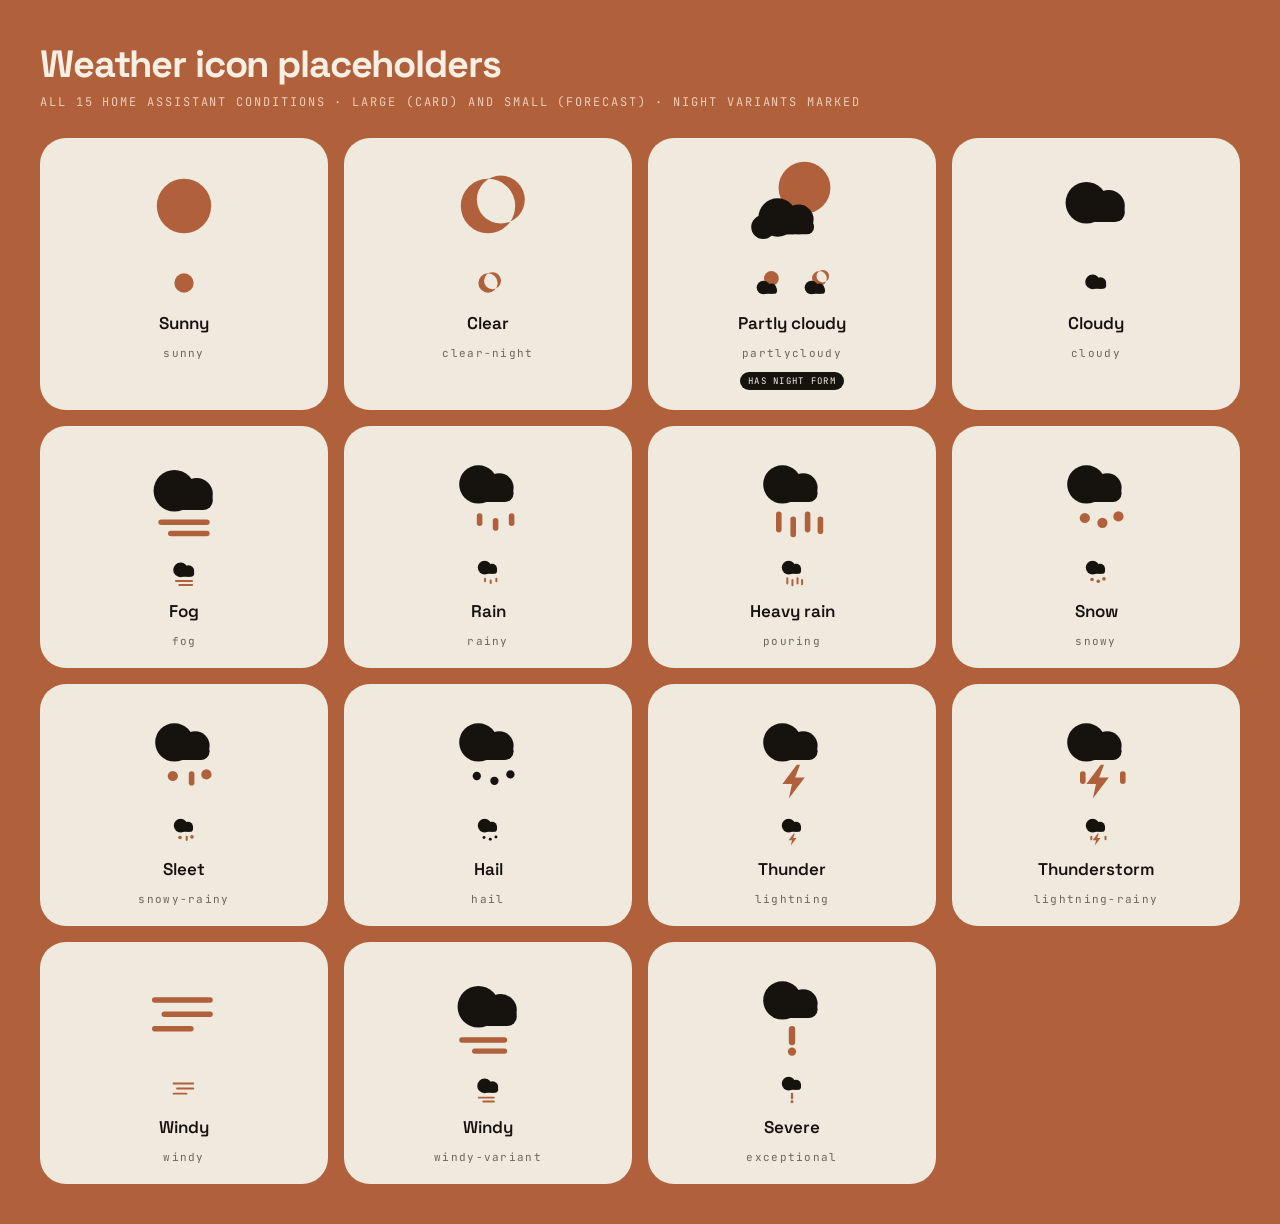
==== icons.html @ 2eb2dab0 "Steps 6-8: wire weather and the forecast overlay, with placeholder icons Covers all 15 conditions Ho" ====
<!DOCTYPE html>
<html lang="en">
<head>
<meta charset="utf-8">
<title>Weather icon placeholders</title>
<link rel="stylesheet" href="css/fonts.css">
<style>
  :root { --ground:#b0603a; --card:#efe9de; --ink:#16130f; --muted:#6f6559; --on-ink:#f7efe4; }
  * { box-sizing: border-box; }
  body {
    margin:0; padding:40px; background:var(--ground);
    font-family:'Space Grotesk',sans-serif; color:var(--ink);
  }
  h1 { font-size:38px; font-weight:700; letter-spacing:-0.03em; color:var(--on-ink); margin:0 0 6px; }
  .sub {
    font-family:'JetBrains Mono',monospace; font-size:12px; letter-spacing:0.16em;
    color:#f0cdb9; margin-bottom:28px;
  }
  .grid { display:grid; grid-template-columns:repeat(4,1fr); gap:16px; }
  .cell {
    background:var(--card); border-radius:26px; padding:20px 16px;
    display:flex; flex-direction:column; align-items:center; gap:12px;
  }
  .big { height:96px; display:flex; align-items:center; }
  .big svg { height:96px; width:auto; }
  .row { display:flex; align-items:flex-end; gap:14px; }
  .row svg { width:34px; height:34px; }
  .name {
    font-family:'JetBrains Mono',monospace; font-size:11px; letter-spacing:0.12em;
    color:var(--muted); text-align:center; word-break:break-all;
  }
  .label { font-size:17px; font-weight:600; }
  .tag {
    font-family:'JetBrains Mono',monospace; font-size:9px; letter-spacing:0.14em;
    padding:3px 8px; border-radius:999px; background:var(--ink); color:var(--on-ink);
  }
</style>
</head>
<body>
<h1>Weather icon placeholders</h1>
<div class="sub">ALL 15 HOME ASSISTANT CONDITIONS · LARGE (CARD) AND SMALL (FORECAST) · NIGHT VARIANTS MARKED</div>
<div class="grid" id="grid"></div>

<script src="js/icons.js"></script>
<script>
  var NIGHT = { partlycloudy: true };
  document.getElementById('grid').innerHTML = Icons.conditions.map(function (c) {
    var variants = '<div class="row">' + Icons.weatherSmall(c, false) +
      (NIGHT[c] ? Icons.weatherSmall(c, true) : '') + '</div>';
    return '<div class="cell">' +
      '<div class="big">' + Icons.weatherLarge(c, false) + '</div>' +
      variants +
      '<div class="label">' + Icons.conditionLabel(c) + '</div>' +
      '<div class="name">' + c + '</div>' +
      (NIGHT[c] ? '<div class="tag">HAS NIGHT FORM</div>' : '') +
      '</div>';
  }).join('');
</script>
</body>
</html>
---- css/fonts.css ----
/* Self-hosted fonts so the kiosk works with no internet.
   Latin + latin-ext subsets only, pulled from Google Fonts. */

@font-face {
  font-family: 'JetBrains Mono';
  font-style: normal;
  font-weight: 400;
  font-display: swap;
  src: url(../fonts/JetBrainsMono-400-latin-ext.woff2) format('woff2');
  unicode-range: U+0100-02BA, U+02BD-02C5, U+02C7-02CC, U+02CE-02D7, U+02DD-02FF, U+0304, U+0308, U+0329, U+1D00-1DBF, U+1E00-1E9F, U+1EF2-1EFF, U+2020, U+20A0-20AB, U+20AD-20C0, U+2113, U+2C60-2C7F, U+A720-A7FF;
}

@font-face {
  font-family: 'JetBrains Mono';
  font-style: normal;
  font-weight: 400;
  font-display: swap;
  src: url(../fonts/JetBrainsMono-400-latin.woff2) format('woff2');
  unicode-range: U+0000-00FF, U+0131, U+0152-0153, U+02BB-02BC, U+02C6, U+02DA, U+02DC, U+0304, U+0308, U+0329, U+2000-206F, U+20AC, U+2122, U+2191, U+2193, U+2212, U+2215, U+FEFF, U+FFFD;
}

@font-face {
  font-family: 'JetBrains Mono';
  font-style: normal;
  font-weight: 500;
  font-display: swap;
  src: url(../fonts/JetBrainsMono-500-latin-ext.woff2) format('woff2');
  unicode-range: U+0100-02BA, U+02BD-02C5, U+02C7-02CC, U+02CE-02D7, U+02DD-02FF, U+0304, U+0308, U+0329, U+1D00-1DBF, U+1E00-1E9F, U+1EF2-1EFF, U+2020, U+20A0-20AB, U+20AD-20C0, U+2113, U+2C60-2C7F, U+A720-A7FF;
}

@font-face {
  font-family: 'JetBrains Mono';
  font-style: normal;
  font-weight: 500;
  font-display: swap;
  src: url(../fonts/JetBrainsMono-500-latin.woff2) format('woff2');
  unicode-range: U+0000-00FF, U+0131, U+0152-0153, U+02BB-02BC, U+02C6, U+02DA, U+02DC, U+0304, U+0308, U+0329, U+2000-206F, U+20AC, U+2122, U+2191, U+2193, U+2212, U+2215, U+FEFF, U+FFFD;
}

@font-face {
  font-family: 'Space Grotesk';
  font-style: normal;
  font-weight: 400;
  font-display: swap;
  src: url(../fonts/SpaceGrotesk-400-latin-ext.woff2) format('woff2');
  unicode-range: U+0100-02BA, U+02BD-02C5, U+02C7-02CC, U+02CE-02D7, U+02DD-02FF, U+0304, U+0308, U+0329, U+1D00-1DBF, U+1E00-1E9F, U+1EF2-1EFF, U+2020, U+20A0-20AB, U+20AD-20C0, U+2113, U+2C60-2C7F, U+A720-A7FF;
}

@font-face {
  font-family: 'Space Grotesk';
  font-style: normal;
  font-weight: 400;
  font-display: swap;
  src: url(../fonts/SpaceGrotesk-400-latin.woff2) format('woff2');
  unicode-range: U+0000-00FF, U+0131, U+0152-0153, U+02BB-02BC, U+02C6, U+02DA, U+02DC, U+0304, U+0308, U+0329, U+2000-206F, U+20AC, U+2122, U+2191, U+2193, U+2212, U+2215, U+FEFF, U+FFFD;
}

@font-face {
  font-family: 'Space Grotesk';
  font-style: normal;
  font-weight: 500;
  font-display: swap;
  src: url(../fonts/SpaceGrotesk-500-latin-ext.woff2) format('woff2');
  unicode-range: U+0100-02BA, U+02BD-02C5, U+02C7-02CC, U+02CE-02D7, U+02DD-02FF, U+0304, U+0308, U+0329, U+1D00-1DBF, U+1E00-1E9F, U+1EF2-1EFF, U+2020, U+20A0-20AB, U+20AD-20C0, U+2113, U+2C60-2C7F, U+A720-A7FF;
}

@font-face {
  font-family: 'Space Grotesk';
  font-style: normal;
  font-weight: 500;
  font-display: swap;
  src: url(../fonts/SpaceGrotesk-500-latin.woff2) format('woff2');
  unicode-range: U+0000-00FF, U+0131, U+0152-0153, U+02BB-02BC, U+02C6, U+02DA, U+02DC, U+0304, U+0308, U+0329, U+2000-206F, U+20AC, U+2122, U+2191, U+2193, U+2212, U+2215, U+FEFF, U+FFFD;
}

@font-face {
  font-family: 'Space Grotesk';
  font-style: normal;
  font-weight: 600;
  font-display: swap;
  src: url(../fonts/SpaceGrotesk-600-latin-ext.woff2) format('woff2');
  unicode-range: U+0100-02BA, U+02BD-02C5, U+02C7-02CC, U+02CE-02D7, U+02DD-02FF, U+0304, U+0308, U+0329, U+1D00-1DBF, U+1E00-1E9F, U+1EF2-1EFF, U+2020, U+20A0-20AB, U+20AD-20C0, U+2113, U+2C60-2C7F, U+A720-A7FF;
}

@font-face {
  font-family: 'Space Grotesk';
  font-style: normal;
  font-weight: 600;
  font-display: swap;
  src: url(../fonts/SpaceGrotesk-600-latin.woff2) format('woff2');
  unicode-range: U+0000-00FF, U+0131, U+0152-0153, U+02BB-02BC, U+02C6, U+02DA, U+02DC, U+0304, U+0308, U+0329, U+2000-206F, U+20AC, U+2122, U+2191, U+2193, U+2212, U+2215, U+FEFF, U+FFFD;
}

@font-face {
  font-family: 'Space Grotesk';
  font-style: normal;
  font-weight: 700;
  font-display: swap;
  src: url(../fonts/SpaceGrotesk-700-latin-ext.woff2) format('woff2');
  unicode-range: U+0100-02BA, U+02BD-02C5, U+02C7-02CC, U+02CE-02D7, U+02DD-02FF, U+0304, U+0308, U+0329, U+1D00-1DBF, U+1E00-1E9F, U+1EF2-1EFF, U+2020, U+20A0-20AB, U+20AD-20C0, U+2113, U+2C60-2C7F, U+A720-A7FF;
}

@font-face {
  font-family: 'Space Grotesk';
  font-style: normal;
  font-weight: 700;
  font-display: swap;
  src: url(../fonts/SpaceGrotesk-700-latin.woff2) format('woff2');
  unicode-range: U+0000-00FF, U+0131, U+0152-0153, U+02BB-02BC, U+02C6, U+02DA, U+02DC, U+0304, U+0308, U+0329, U+2000-206F, U+20AC, U+2122, U+2191, U+2193, U+2212, U+2215, U+FEFF, U+FFFD;
}
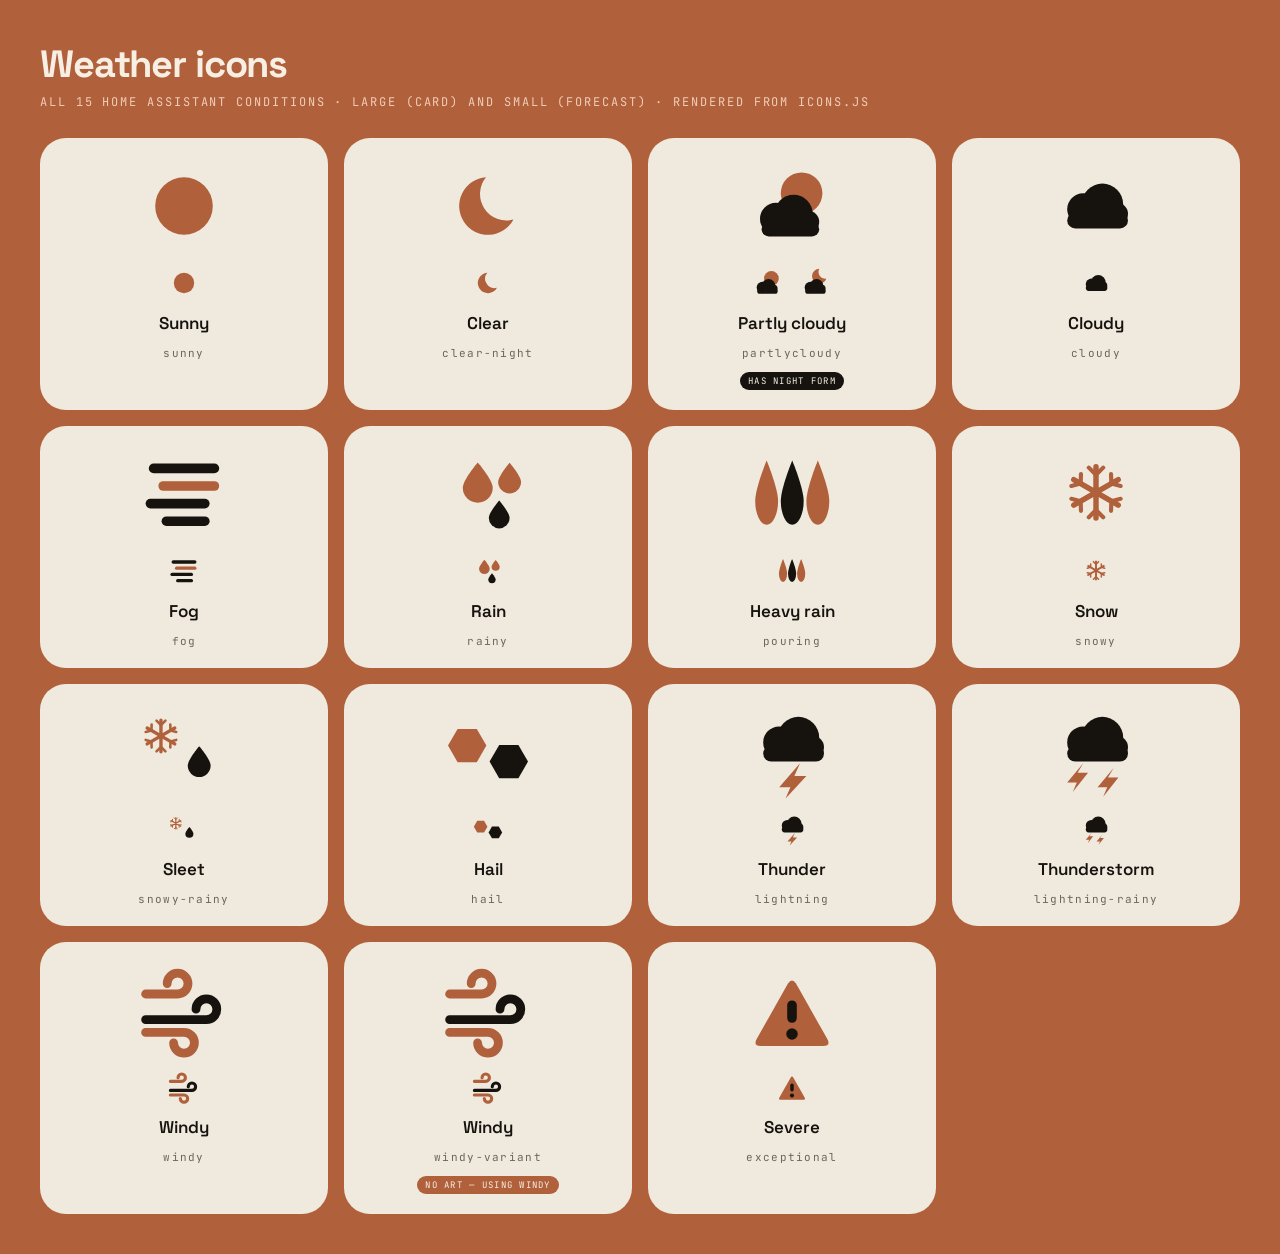
==== commit b96f407c: "Replace placeholder weather icons with the delivered set weather-icons.svg is the designer's sprite " ====
--- a/icons.html
+++ b/icons.html
@@ -2,7 +2,7 @@
 <html lang="en">
 <head>
 <meta charset="utf-8">
-<title>Weather icon placeholders</title>
+<title>Weather icons</title>
 <link rel="stylesheet" href="css/fonts.css">
 <style>
   :root { --ground:#b0603a; --card:#efe9de; --ink:#16130f; --muted:#6f6559; --on-ink:#f7efe4; }
@@ -34,25 +34,32 @@
     font-family:'JetBrains Mono',monospace; font-size:9px; letter-spacing:0.14em;
     padding:3px 8px; border-radius:999px; background:var(--ink); color:var(--on-ink);
   }
+  .tag.warn { background:#b0603a; color:var(--on-ink); }
 </style>
 </head>
 <body>
-<h1>Weather icon placeholders</h1>
-<div class="sub">ALL 15 HOME ASSISTANT CONDITIONS · LARGE (CARD) AND SMALL (FORECAST) · NIGHT VARIANTS MARKED</div>
+<h1>Weather icons</h1>
+<div class="sub">ALL 15 HOME ASSISTANT CONDITIONS · LARGE (CARD) AND SMALL (FORECAST) · RENDERED FROM ICONS.JS</div>
 <div class="grid" id="grid"></div>
 
 <script src="js/icons.js"></script>
 <script>
   var NIGHT = { partlycloudy: true };
+  // Conditions with no artwork of their own, borrowing another mark.
+  var BORROWED = { 'windy-variant': 'windy' };
+
   document.getElementById('grid').innerHTML = Icons.conditions.map(function (c) {
     var variants = '<div class="row">' + Icons.weatherSmall(c, false) +
       (NIGHT[c] ? Icons.weatherSmall(c, true) : '') + '</div>';
+    var tag = NIGHT[c] ? '<div class="tag">HAS NIGHT FORM</div>'
+            : BORROWED[c] ? '<div class="tag warn">NO ART &mdash; USING ' +
+                            BORROWED[c].toUpperCase() + '</div>'
+            : '';
     return '<div class="cell">' +
       '<div class="big">' + Icons.weatherLarge(c, false) + '</div>' +
       variants +
       '<div class="label">' + Icons.conditionLabel(c) + '</div>' +
-      '<div class="name">' + c + '</div>' +
-      (NIGHT[c] ? '<div class="tag">HAS NIGHT FORM</div>' : '') +
+      '<div class="name">' + c + '</div>' + tag +
       '</div>';
   }).join('');
 </script>
